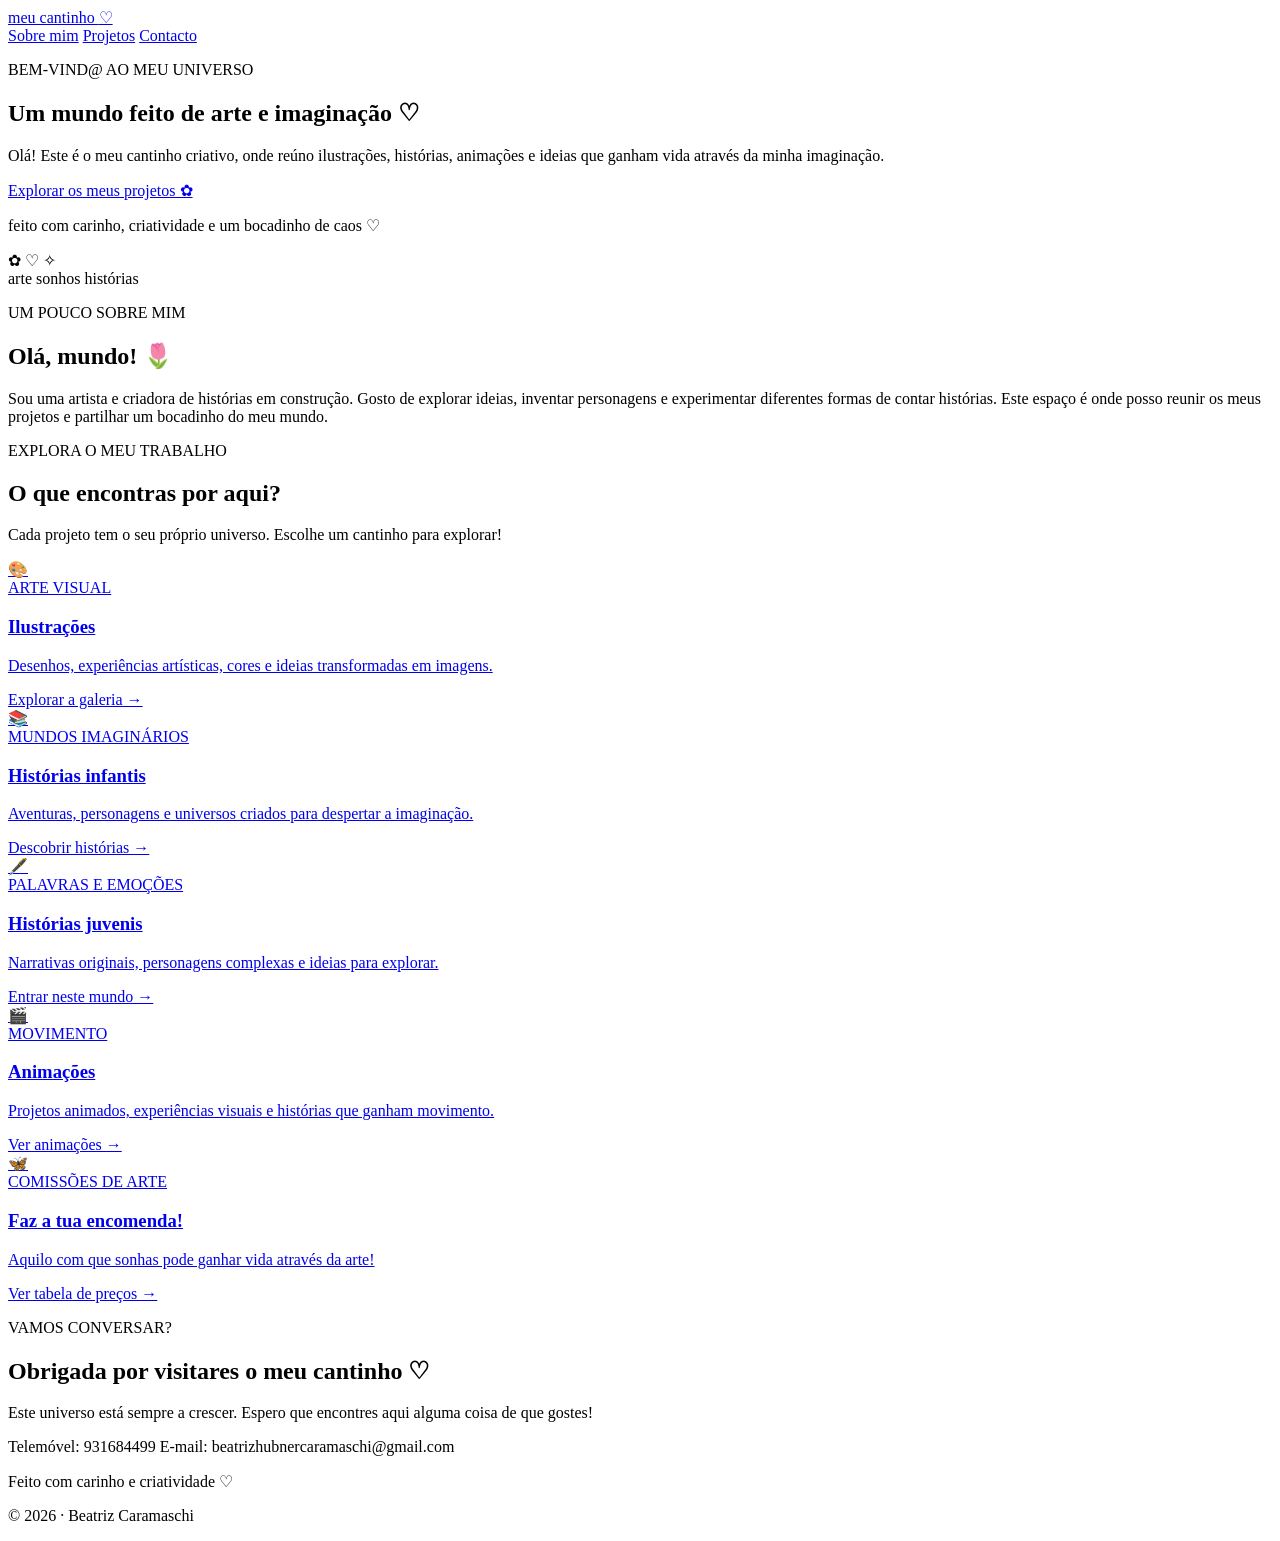
==== index.html @ b614aa9a "Add files via upload" ====
<!DOCTYPE html>
<html lang="pt-PT">
<head>
  <meta charset="UTF-8">
  <meta name="viewport" content="width=device-width, initial-scale=1.0">

  <title>O Meu Universo Criativo ♡</title>
  <meta name="description" content="Um portefólio artístico com ilustrações, histórias e animações originais.">

  <link rel="stylesheet" href="css/style.css">
</head>

<body>

  <header class="topo">
    <a class="logotipo" href="index.html">
      meu cantinho <span>♡</span>
    </a>

    <nav class="navegacao">
      <a href="#sobre">Sobre mim</a>
      <a href="#projetos">Projetos</a>
      <a href="#contacto">Contacto</a>
    </nav>
  </header>

  <main>
    <section class="hero">
      <div class="hero-conteudo">
        <p class="etiqueta">BEM-VIND@ AO MEU UNIVERSO</p>

        <h1>
          Um mundo feito de
          <span>arte e imaginação ♡</span>
        </h1>

        <p class="hero-descricao">
          Olá! Este é o meu cantinho criativo, onde reúno
          ilustrações, histórias, animações e ideias que
          ganham vida através da minha imaginação.
        </p>

        <a class="botao-principal" href="#projetos">
          Explorar os meus projetos ✿
        </a>

        <p class="pequena-nota">
          feito com carinho, criatividade e um bocadinho de caos ♡
        </p>
      </div>

      <div class="hero-decoracao" aria-label="Decoração floral">
        <span class="flor flor-1">✿</span>
        <span class="flor flor-2">♡</span>
        <span class="flor flor-3">✧</span>
        <div class="circulo">
          <span>arte</span>
          <span>sonhos</span>
          <span>histórias</span>
        </div>
      </div>
    </section>

    <section class="sobre secao" id="sobre">
      <p class="etiqueta">UM POUCO SOBRE MIM</p>

      <h2>Olá, mundo! 🌷</h2>

      <p>
        Sou uma artista e criadora de histórias em construção.
        Gosto de explorar ideias, inventar personagens e
        experimentar diferentes formas de contar histórias.
        Este espaço é onde posso reunir os meus projetos e
        partilhar um bocadinho do meu mundo.
      </p>
    </section>

    <section class="projetos secao" id="projetos">
      <p class="etiqueta">EXPLORA O MEU TRABALHO</p>

      <h2>O que encontras por aqui?</h2>

      <p class="introducao-secao">
        Cada projeto tem o seu próprio universo.
        Escolhe um cantinho para explorar!
      </p>

      <div class="grelha-cartoes">

        <a class="cartao cartao-rosa" href="paginas/ilustracoes.html">
          <div class="icone-cartao">🎨</div>
          <span class="categoria-cartao">ARTE VISUAL</span>
          <h3>Ilustrações</h3>
          <p>
            Desenhos, experiências artísticas,
            cores e ideias transformadas em imagens.
          </p>
          <span class="link-cartao">Explorar a galeria →</span>
        </a>

        <a class="cartao cartao-lilas" href="paginas/historias-infantis.html">
          <div class="icone-cartao">📚</div>
          <span class="categoria-cartao">MUNDOS IMAGINÁRIOS</span>
          <h3>Histórias infantis</h3>
          <p>
            Aventuras, personagens e universos
            criados para despertar a imaginação.
          </p>
          <span class="link-cartao">Descobrir histórias →</span>
        </a>

        <a class="cartao cartao-pessego" href="paginas/historias-juvenis.html">
          <div class="icone-cartao">🖋️</div>
          <span class="categoria-cartao">PALAVRAS E EMOÇÕES</span>
          <h3>Histórias juvenis</h3>
          <p>
            Narrativas originais, personagens
            complexas e ideias para explorar.
          </p>
          <span class="link-cartao">Entrar neste mundo →</span>
        </a>

        <a class="cartao cartao-azul" href="paginas/animacoes.html">
          <div class="icone-cartao">🎬</div>
          <span class="categoria-cartao">MOVIMENTO</span>
          <h3>Animações</h3>
          <p>
            Projetos animados, experiências visuais
            e histórias que ganham movimento.
          </p>
          <span class="link-cartao">Ver animações →</span>
        </a>

        
<a class="cartao cartao-verde" href="paginas/comissions.html">
  <div class="icone-cartao">🦋</div>

  <span class="categoria-cartao">COMISSÕES DE ARTE</span>

  <h3>Faz a tua encomenda!</h3>

  <p>
    Aquilo com que sonhas pode ganhar vida através da arte!
  </p>

  <span class="link-cartao">Ver tabela de preços →</span>
</a>


    
      </div>
    </section>

    <section class="contacto secao" id="contacto">
      <p class="etiqueta">VAMOS CONVERSAR?</p>
      <h2>Obrigada por visitares o meu cantinho ♡</h2>
      <p>
        Este universo está sempre a crescer.
        Espero que encontres aqui alguma coisa de que gostes!
      </p>
      <p class="contacto-nota">
        Telemóvel: 931684499
        E-mail: beatrizhubnercaramaschi@gmail.com
      </p>
    </section>
  </main>

  <footer class="rodape">
    <p>Feito com carinho e criatividade ♡</p>
    <p>© 2026 · Beatriz Caramaschi</p>
  </footer>

</body>
</html>
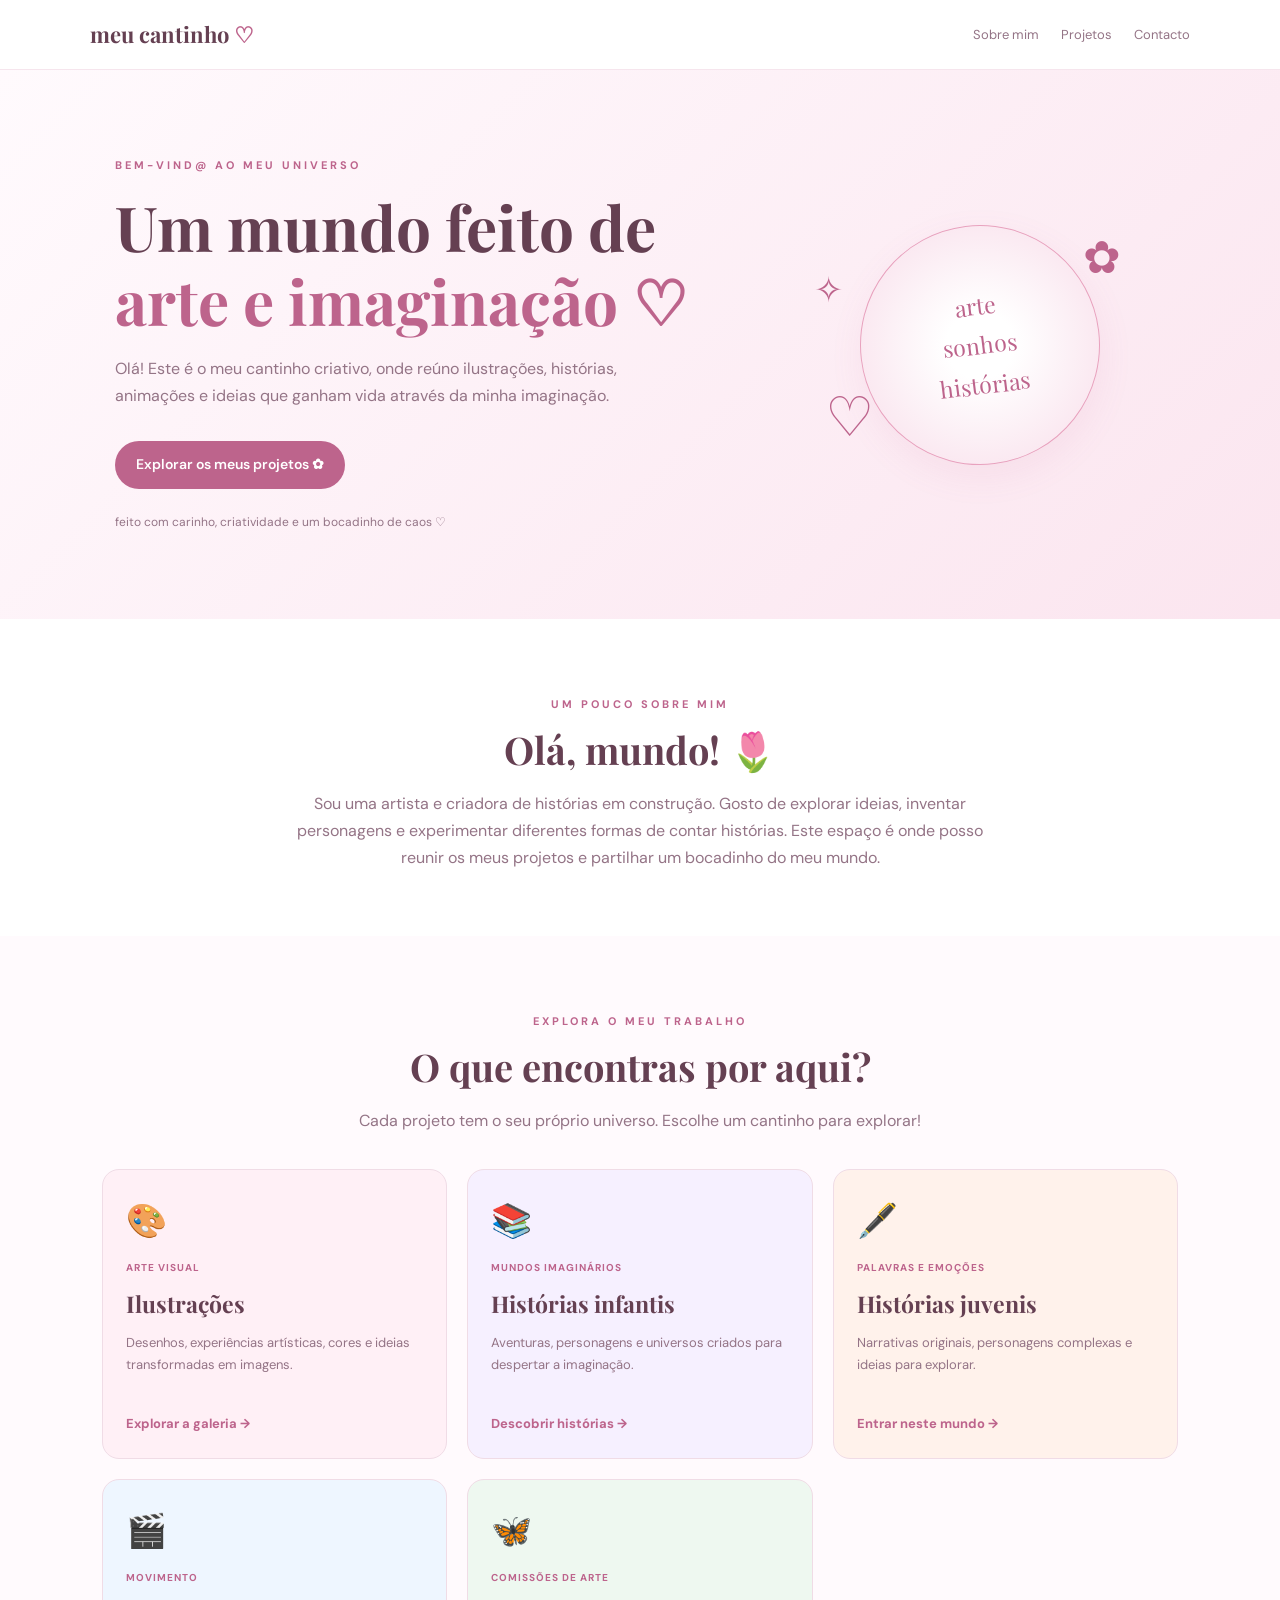
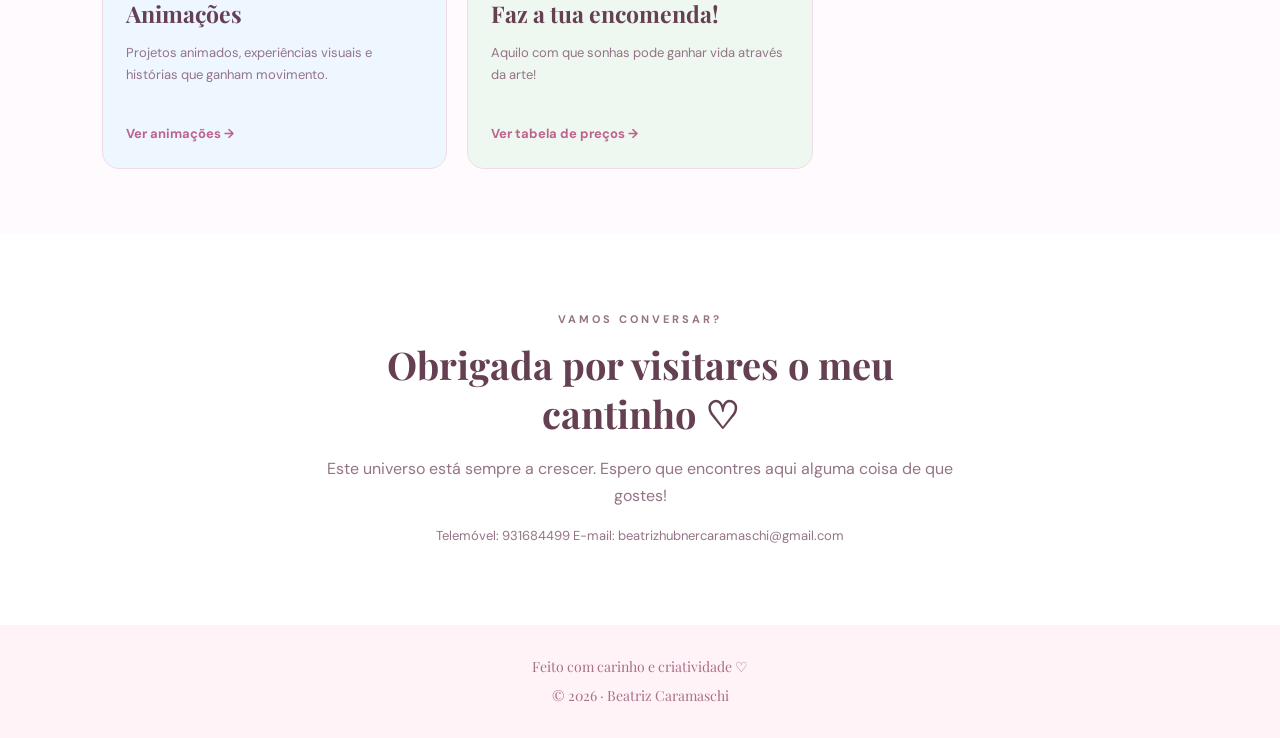
==== commit 385484a8: "Update links to include 'Portfolio_Neon' prefix" ====
--- a/index.html
+++ b/index.html
@@ -88,7 +88,8 @@
 
       <div class="grelha-cartoes">
 
-        <a class="cartao cartao-rosa" href="paginas/ilustracoes.html">
+        <a class="cartao cartao-rosa" href="Portfolio_Neon
+/paginas/ilustracoes.html">
           <div class="icone-cartao">🎨</div>
           <span class="categoria-cartao">ARTE VISUAL</span>
           <h3>Ilustrações</h3>
@@ -99,7 +100,8 @@
           <span class="link-cartao">Explorar a galeria →</span>
         </a>
 
-        <a class="cartao cartao-lilas" href="paginas/historias-infantis.html">
+        <a class="cartao cartao-lilas" href="Portfolio_Neon
+/paginas/historias-infantis.html">
           <div class="icone-cartao">📚</div>
           <span class="categoria-cartao">MUNDOS IMAGINÁRIOS</span>
           <h3>Histórias infantis</h3>
@@ -110,7 +112,8 @@
           <span class="link-cartao">Descobrir histórias →</span>
         </a>
 
-        <a class="cartao cartao-pessego" href="paginas/historias-juvenis.html">
+        <a class="cartao cartao-pessego" href="Portfolio_Neon
+/paginas/historias-juvenis.html">
           <div class="icone-cartao">🖋️</div>
           <span class="categoria-cartao">PALAVRAS E EMOÇÕES</span>
           <h3>Histórias juvenis</h3>
@@ -121,7 +124,8 @@
           <span class="link-cartao">Entrar neste mundo →</span>
         </a>
 
-        <a class="cartao cartao-azul" href="paginas/animacoes.html">
+        <a class="cartao cartao-azul" href="Portfolio_Neon
+/paginas/animacoes.html">
           <div class="icone-cartao">🎬</div>
           <span class="categoria-cartao">MOVIMENTO</span>
           <h3>Animações</h3>
@@ -133,7 +137,8 @@
         </a>
 
         
-<a class="cartao cartao-verde" href="paginas/comissions.html">
+<a class="cartao cartao-verde" href="Portfolio_Neon
+/paginas/comissions.html">
   <div class="icone-cartao">🦋</div>
 
   <span class="categoria-cartao">COMISSÕES DE ARTE</span>
--- a/css/style.css
+++ b/css/style.css
@@ -0,0 +1,623 @@
+
+@import url('https://fonts.googleapis.com/css2?family=DM+Sans:wght@400;500;600;700&family=Playfair+Display:wght@500;600;700&display=swap');
+
+:root {
+  --rosa: #e8a2be;
+  --rosa-escuro: #bd648c;
+  --rosa-claro: #fff3f7;
+  --texto: #654052;
+  --texto-suave: #947486;
+  --branco: #ffffff;
+}
+
+* {
+  box-sizing: border-box;
+}
+
+html {
+  scroll-behavior: smooth;
+  scroll-padding-top: 85px;
+}
+
+body {
+  margin: 0;
+  background: var(--branco);
+  color: var(--texto);
+  font-family: 'DM Sans', Arial, sans-serif;
+  line-height: 1.7;
+}
+
+a {
+  color: inherit;
+}
+
+.topo {
+  position: sticky;
+  top: 0;
+  z-index: 10;
+  display: flex;
+  justify-content: space-between;
+  align-items: center;
+  gap: 20px;
+  padding: 16px 7%;
+  background: rgba(255, 255, 255, 0.96);
+  border-bottom: 1px solid #f6e5ed;
+}
+
+.logotipo {
+  text-decoration: none;
+  font-family: 'Playfair Display', Georgia, serif;
+  font-size: 22px;
+  font-weight: 700;
+}
+
+.logotipo span {
+  color: var(--rosa-escuro);
+}
+
+.navegacao {
+  display: flex;
+  flex-wrap: wrap;
+  gap: 22px;
+}
+
+.navegacao a {
+  text-decoration: none;
+  color: var(--texto-suave);
+  font-size: 13px;
+}
+
+.navegacao a:hover {
+  color: var(--rosa-escuro);
+}
+
+.hero {
+  display: grid;
+  grid-template-columns: 1.4fr 0.8fr;
+  align-items: center;
+  gap: 35px;
+  padding: 75px 9%;
+  background: linear-gradient(135deg, #fffafd, #fbe5ef);
+  overflow: hidden;
+}
+
+.etiqueta {
+  color: var(--rosa-escuro);
+  font-size: 11px;
+  font-weight: 700;
+  letter-spacing: 3px;
+}
+
+.hero h1 {
+  font-family: 'Playfair Display', Georgia, serif;
+  font-size: clamp(38px, 5vw, 62px);
+  line-height: 1.2;
+  margin: 15px 0;
+}
+
+.hero h1 span {
+  display: block;
+  color: var(--rosa-escuro);
+}
+
+.hero-descricao {
+  max-width: 570px;
+  color: var(--texto-suave);
+  font-size: 16px;
+}
+
+.botao-principal {
+  display: inline-block;
+  margin-top: 16px;
+  padding: 12px 21px;
+  border-radius: 30px;
+  background: var(--rosa-escuro);
+  color: white;
+  font-size: 14px;
+  font-weight: 600;
+  text-decoration: none;
+  transition: transform 0.2s, background 0.2s;
+}
+
+.botao-principal:hover {
+  transform: translateY(-3px);
+  background: #a94f7c;
+}
+
+.pequena-nota {
+  margin-top: 23px;
+  color: var(--texto-suave);
+  font-size: 12px;
+}
+
+.hero-decoracao {
+  position: relative;
+  min-height: 280px;
+  display: flex;
+  align-items: center;
+  justify-content: center;
+}
+
+.circulo {
+  width: 240px;
+  height: 240px;
+  border: 1px solid #e8a2be;
+  border-radius: 50%;
+  background: radial-gradient(circle, #fff 20%, #f8dce9 100%);
+  display: flex;
+  flex-direction: column;
+  justify-content: center;
+  align-items: center;
+  color: var(--rosa-escuro);
+  font-family: 'Playfair Display', Georgia, serif;
+  font-size: 23px;
+  transform: rotate(-7deg);
+  box-shadow: 0 12px 35px #bd648c15;
+}
+
+.flor {
+  position: absolute;
+  color: var(--rosa-escuro);
+  z-index: 1;
+}
+
+.flor-1 {
+  top: 15px;
+  right: 12%;
+  font-size: 45px;
+}
+
+.flor-2 {
+  bottom: 20px;
+  left: 8%;
+  font-size: 55px;
+}
+
+.flor-3 {
+  top: 20%;
+  left: 5%;
+  font-size: 35px;
+}
+
+.secao {
+  padding: 65px 8%;
+}
+
+.sobre {
+  text-align: center;
+  max-width: 900px;
+  margin: auto;
+}
+
+.secao h2 {
+  font-family: 'Playfair Display', Georgia, serif;
+  font-size: clamp(28px, 4vw, 38px);
+  line-height: 1.3;
+  margin: 10px 0 15px;
+}
+
+.sobre > p:last-child {
+  max-width: 680px;
+  margin: auto;
+  color: var(--texto-suave);
+}
+
+.projetos {
+  background: #fffafd;
+}
+
+.projetos > .etiqueta,
+.projetos > h2,
+.introducao-secao {
+  text-align: center;
+}
+
+.introducao-secao {
+  color: var(--texto-suave);
+  margin-bottom: 35px;
+}
+
+.grelha-cartoes {
+  display: grid;
+  grid-template-columns: repeat(3, minmax(0, 1fr));
+  gap: 20px;
+  max-width: 1100px;
+  margin: 0 auto;
+}
+
+.cartao {
+  display: flex;
+  flex-direction: column;
+  align-items: flex-start;
+  padding: 23px;
+  min-height: 290px;
+  border: 1px solid #f0dce6;
+  border-radius: 17px;
+  text-decoration: none;
+  transition: transform 0.2s, box-shadow 0.2s;
+}
+
+.cartao:hover {
+  transform: translateY(-5px);
+  box-shadow: 0 12px 25px #bd648c18;
+}
+
+.cartao-rosa {
+  background: #fff0f6;
+}
+
+.cartao-lilas {
+  background: #f6f0ff;
+}
+
+.cartao-pessego {
+  background: #fff2eb;
+}
+
+.cartao-azul {
+  background: #eef6ff;
+}
+
+.cartao-verde {
+  background: #eef8f0;
+}
+
+.cartao-amarelo {
+  background: #fff8e8;
+}
+
+.icone-cartao {
+  font-size: 33px;
+  margin-bottom: 10px;
+}
+
+.categoria-cartao {
+  color: var(--rosa-escuro);
+  font-size: 10px;
+  font-weight: 700;
+  letter-spacing: 1px;
+}
+
+.cartao h3 {
+  font-family: 'Playfair Display', Georgia, serif;
+  font-size: 23px;
+  margin: 8px 0;
+}
+
+.cartao p {
+  color: var(--texto-suave);
+  font-size: 13px;
+  margin: 0 0 18px;
+}
+
+.link-cartao {
+  color: var(--rosa-escuro);
+  font-size: 13px;
+  font-weight: 700;
+  margin-top: auto;
+}
+
+.contacto {
+  text-align: center;
+  max-width: 850px;
+  margin: auto;
+}
+
+.contacto > p {
+  color: var(--texto-suave);
+}
+
+.contacto-nota {
+  font-size: 13px;
+}
+
+.rodape {
+  padding: 25px 15px;
+  text-align: center;
+  background: var(--rosa-claro);
+  color: #a96f89;
+  font-family: 'Playfair Display', Georgia, serif;
+  font-size: 14px;
+}
+
+.rodape p {
+  margin: 5px;
+}
+
+@media (max-width: 800px) {
+  .hero {
+    grid-template-columns: 1fr;
+    text-align: center;
+    padding: 55px 7%;
+  }
+
+  .hero-descricao {
+    margin-left: auto;
+    margin-right: auto;
+  }
+
+  .hero-decoracao {
+    min-height: 250px;
+  }
+
+  .grelha-cartoes {
+    grid-template-columns: repeat(2, minmax(0, 1fr));
+  }
+
+  .navegacao {
+    gap: 12px;
+  }
+}
+
+@media (max-width: 520px) {
+  .topo {
+    padding: 13px 5%;
+    align-items: flex-start;
+    flex-direction: column;
+    gap: 8px;
+  }
+
+  .navegacao {
+    gap: 15px;
+  }
+
+  .navegacao a {
+    font-size: 12px;
+  }
+
+  .secao {
+    padding: 45px 6%;
+  }
+
+  .grelha-cartoes {
+    grid-template-columns: 1fr;
+  }
+
+  .cartao {
+    min-height: 250px;
+  }
+
+  .circulo {
+    width: 205px;
+    height: 205px;
+    font-size: 20px;
+  }
+}
+
+/* Espaços reservados para as futuras ilustrações */
+
+.espaco-obra {
+  width: 100%;
+  min-height: 150px;
+  margin-bottom: 18px;
+  display: flex;
+  justify-content: center;
+  align-items: center;
+  border: 2px dashed #e8a2be;
+  border-radius: 13px;
+  background: rgba(255, 255, 255, 0.65);
+  font-size: 45px;
+}
+
+#sobre > p:last-child {
+  max-width: 720px;
+  color: var(--texto-suave);
+}
+
+/* Capas provisórias das histórias infantis */
+
+.capa-historia {
+  width: 100%;
+  min-height: 190px;
+  padding: 20px;
+  margin-bottom: 18px;
+  border-radius: 13px;
+  display: flex;
+  flex-direction: column;
+  justify-content: center;
+  align-items: center;
+  text-align: center;
+  color: #654052;
+  border: 1px solid rgba(189, 100, 140, 0.18);
+}
+
+.capa-historia > span {
+  font-size: 36px;
+}
+
+.capa-historia p {
+  margin: 8px 0 2px;
+  font-family: 'Playfair Display', Georgia, serif;
+  font-size: 21px;
+  font-weight: 700;
+}
+
+.capa-historia small {
+  font-size: 11px;
+}
+
+.capa-rosa {
+  background: linear-gradient(145deg, #ffe5f0, #f8b9d5);
+}
+
+.capa-lilas {
+  background: linear-gradient(145deg, #f0e5ff, #d8c1f7);
+}
+
+.capa-pessego {
+  background: linear-gradient(145deg, #fff0d9, #ffcdbb);
+}
+
+.capa-azul {
+  background: linear-gradient(145deg, #e5f2ff, #bddcff);
+}
+
+/* Página dedicada ao livro */
+
+.pagina-livro {
+  display: grid;
+  grid-template-columns: minmax(220px, 0.8fr) minmax(0, 1.2fr);
+  align-items: center;
+  gap: 55px;
+  padding: 70px 9%;
+  background: linear-gradient(135deg, #fffafd, #fbe5ef);
+}
+
+.livro-capa {
+  width: 100%;
+  max-width: 330px;
+  margin: auto;
+}
+
+.capa-provisoria {
+  aspect-ratio: 3 / 4;
+  padding: 25px;
+  border-radius: 8px 17px 17px 8px;
+  background: linear-gradient(145deg, #f5c5da, #b76c91);
+  color: white;
+  box-shadow: 10px 12px 25px #65405225;
+  display: flex;
+  flex-direction: column;
+  align-items: center;
+  justify-content: center;
+  text-align: center;
+  border-left: 8px solid #9e5478;
+}
+
+.capa-provisoria h2 {
+  font-family: 'Playfair Display', Georgia, serif;
+  font-size: clamp(25px, 3vw, 38px);
+  line-height: 1.2;
+}
+
+.capa-provisoria p {
+  font-size: 12px;
+}
+
+.simbolo-livro {
+  font-size: 42px;
+}
+
+.livro-informacao h1 {
+  font-family: 'Playfair Display', Georgia, serif;
+  font-size: clamp(35px, 4vw, 52px);
+  line-height: 1.2;
+}
+
+.livro-informacao > p {
+  color: var(--texto-suave);
+}
+
+.subtitulo-livro {
+  font-size: 17px;
+  font-weight: 600;
+}
+
+.detalhes-livro {
+  margin: 25px 0;
+  padding: 15px 20px;
+  border-left: 3px solid var(--rosa);
+  background: #ffffffa8;
+  border-radius: 0 12px 12px 0;
+}
+
+.detalhes-livro p {
+  margin: 7px 0;
+  font-size: 13px;
+}
+
+.sinopse {
+  max-width: 900px;
+  margin: auto;
+}
+
+.sinopse > p:last-child {
+  color: var(--texto-suave);
+  white-space: pre-line;
+}
+
+.acesso-livro {
+  text-align: center;
+  background: #fff3f7;
+}
+
+.acesso-livro > p {
+  color: var(--texto-suave);
+}
+
+@media (max-width: 700px) {
+  .pagina-livro {
+    grid-template-columns: 1fr;
+    gap: 30px;
+    padding: 45px 7%;
+  }
+
+  .livro-capa {
+    max-width: 260px;
+  }
+}
+
+/* Complementos da página Faíscas que se Apagam */
+
+.sobre-obra {
+  background: #fffafd;
+  text-align: center;
+}
+
+.sobre-obra p:not(.etiqueta) {
+  max-width: 720px;
+  margin-left: auto;
+  margin-right: auto;
+  color: var(--texto-suave);
+}
+
+.sinopse {
+  line-height: 1.9;
+}
+
+.acesso-livro {
+  border-top: 1px solid #f1d9e5;
+  border-bottom: 1px solid #f1d9e5;
+}
+
+.acesso-livro h2 {
+  max-width: 650px;
+  margin: 12px auto;
+}
+
+.acesso-livro > p:not(.etiqueta) {
+  max-width: 620px;
+  margin: 15px auto;
+}
+
+.voltar {
+  padding-top: 35px;
+  padding-bottom: 45px;
+}
+
+/* Página de comissões ♡ */
+
+.preco-comissao {
+  margin-top: 20px;
+  color: var(--rosa-escuro);
+  font-size: 1.15rem;
+  font-weight: bold;
+}
+
+.nota-comissao {
+  margin: 25px 0;
+  padding: 18px;
+  border-radius: 16px;
+  background: #ffffff;
+  color: var(--texto-suave);
+  line-height: 1.8;
+}
+
+.tabela-comissao {
+  scroll-margin-top: 30px;
+}
+
+.tabela-comissao .grelha-cartoes {
+  margin-top: 25px;
+}
+
